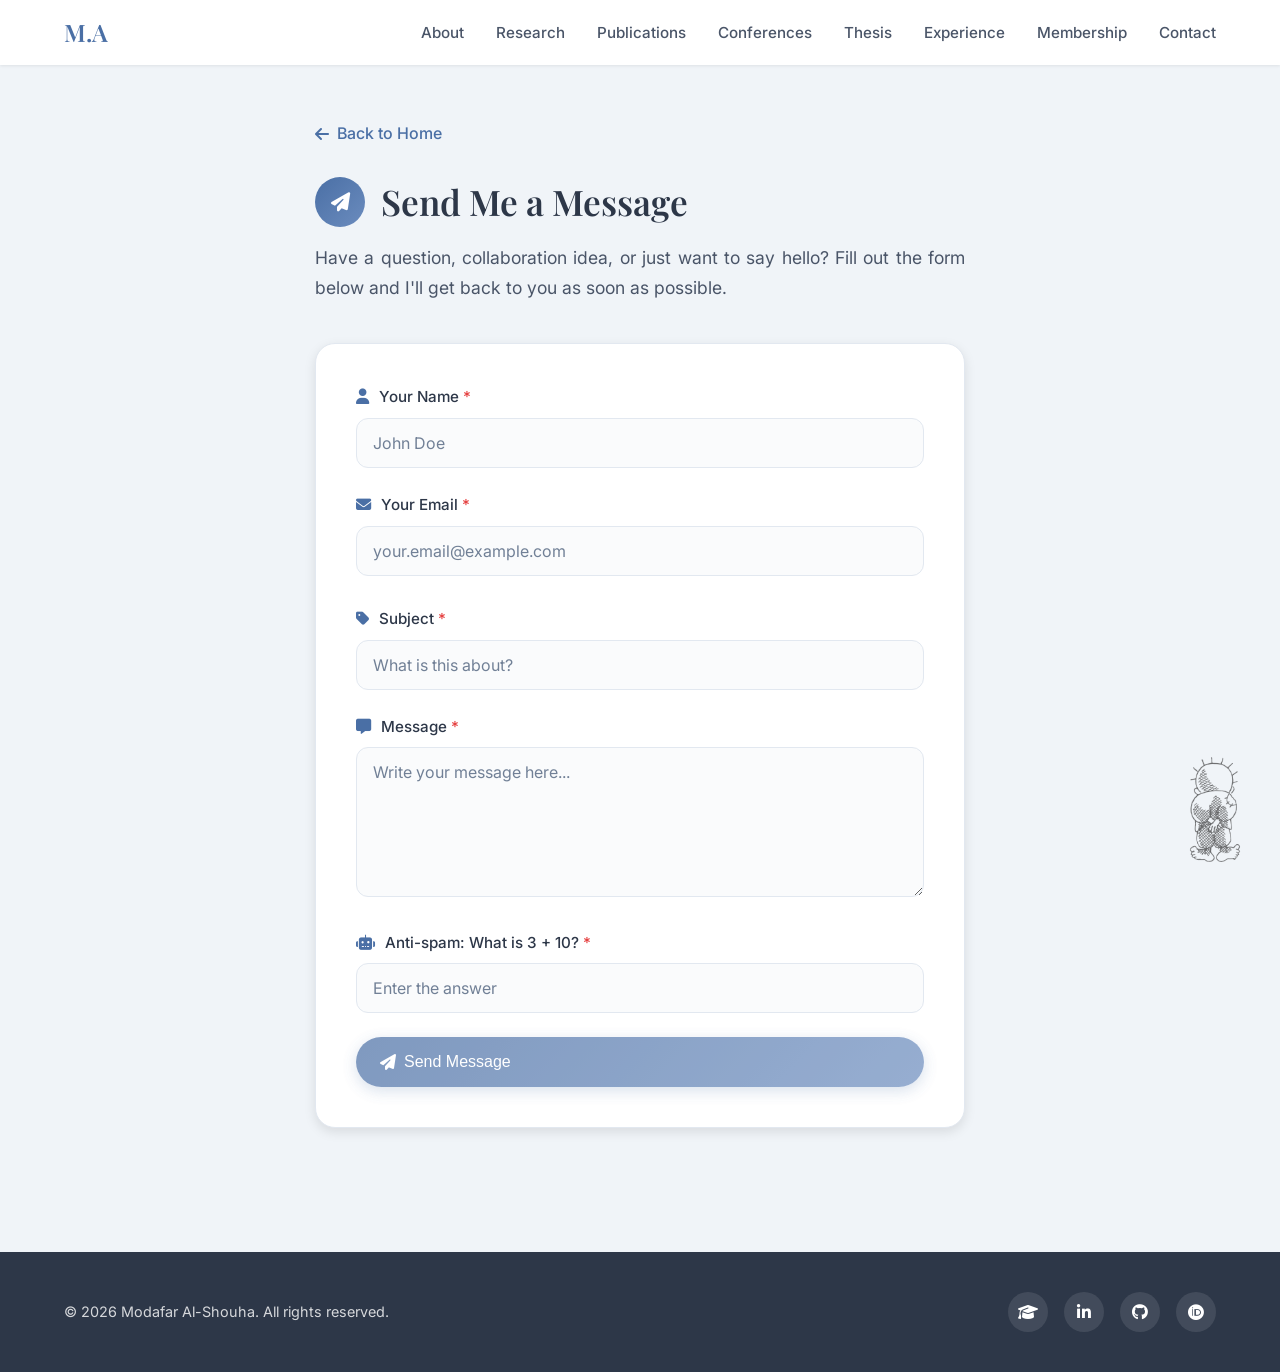
==== contact.html @ f949b52b "sections' reordering" ====
<!DOCTYPE html>
<html lang="en">
<head>
    <meta charset="UTF-8">
    <meta name="viewport" content="width=device-width, initial-scale=1.0">
    <title>Contact | Modafar Al-Shouha</title>
    <link rel="stylesheet" href="css/styles.css">
    <link rel="stylesheet" href="https://cdnjs.cloudflare.com/ajax/libs/font-awesome/6.5.1/css/all.min.css">
    <link href="https://fonts.googleapis.com/css2?family=Inter:wght@300;400;500;600;700&family=Playfair+Display:wght@400;500;600&display=swap" rel="stylesheet">
    <style>
        /* Honeypot field - hidden from humans, visible to bots */
        .hp-field {
            position: absolute;
            left: -9999px;
            top: -9999px;
            opacity: 0;
            height: 0;
            width: 0;
            z-index: -1;
        }
        .email-validation {
            font-size: 0.85rem;
            margin-top: 6px;
            display: flex;
            align-items: center;
            gap: 6px;
        }
        .email-validation.valid {
            color: #2e7d32;
        }
        .email-validation.invalid {
            color: #c62828;
        }
        .email-validation.checking {
            color: #1565c0;
        }
    </style>
</head>
<body>
    <!-- Navigation -->
    <nav class="navbar scrolled">
        <div class="nav-container">
            <a href="index.html" class="nav-logo">M.A</a>
            <ul class="nav-menu">
                <li><a href="index.html#about">About</a></li>
                <li><a href="index.html#research">Research</a></li>
                <li><a href="index.html#publications">Publications</a></li>
                <li><a href="index.html#conferences">Conferences</a></li>
                <li><a href="index.html#thesis">Thesis</a></li>
                <li><a href="index.html#experience">Experience</a></li>
                <li><a href="index.html#membership">Membership</a></li>
                <li><a href="index.html#contact">Contact</a></li>
            </ul>
            <button class="nav-toggle" aria-label="Toggle menu">
                <i class="fas fa-bars"></i>
            </button>
        </div>
    </nav>

    <!-- Contact Form Section -->
    <section class="section contact-form-section">
        <div class="container">
            <div class="contact-form-wrapper">
                <a href="index.html" class="back-link">
                    <i class="fas fa-arrow-left"></i> Back to Home
                </a>
                <h1 class="contact-form-title">
                    <span class="title-icon"><i class="fas fa-paper-plane"></i></span>
                    Send Me a Message
                </h1>
                <p class="contact-form-intro">
                    Have a question, collaboration idea, or just want to say hello? 
                    Fill out the form below and I'll get back to you as soon as possible.
                </p>
                
                <form id="contact-form" class="contact-form" action="https://formspree.io/f/xkoqvqng" method="POST">
                    <!-- Formspree settings -->
                    <input type="hidden" name="_replyto" value="">
                    <input type="hidden" name="_next" value="">
                    <!-- Honeypot field for bot protection - bots fill this, humans don't see it -->
                    <input type="text" name="_gotcha" class="hp-field" tabindex="-1" autocomplete="off">
                    
                    <!-- Formspree honeypot -->
                    <input type="hidden" name="_subject" value="New message from website">
                    
                    <div class="form-group">
                        <label for="name">
                            <i class="fas fa-user"></i> Your Name <span class="required">*</span>
                        </label>
                        <input 
                            type="text" 
                            id="name" 
                            name="name" 
                            placeholder="John Doe"
                            minlength="2"
                            required
                        >
                    </div>

                    <div class="form-group">
                        <label for="email">
                            <i class="fas fa-envelope"></i> Your Email <span class="required">*</span>
                        </label>
                        <input 
                            type="email" 
                            id="email" 
                            name="email" 
                            placeholder="your.email@example.com"
                            required
                        >
                        <div id="email-status" class="email-validation"></div>
                    </div>
                    
                    <div class="form-group">
                        <label for="subject">
                            <i class="fas fa-tag"></i> Subject <span class="required">*</span>
                        </label>
                        <input 
                            type="text" 
                            id="subject" 
                            name="subject" 
                            placeholder="What is this about?"
                            minlength="3"
                            required
                        >
                    </div>
                    
                    <div class="form-group">
                        <label for="message">
                            <i class="fas fa-comment-alt"></i> Message <span class="required">*</span>
                        </label>
                        <textarea 
                            id="message" 
                            name="message" 
                            rows="6" 
                            placeholder="Write your message here..."
                            minlength="10"
                            required
                        ></textarea>
                    </div>

                    <!-- Anti-bot: Simple math question -->
                    <div class="form-group">
                        <label for="captcha">
                            <i class="fas fa-robot"></i> Anti-spam: What is <span id="math-question"></span>? <span class="required">*</span>
                        </label>
                        <input 
                            type="number" 
                            id="captcha" 
                            name="captcha" 
                            placeholder="Enter the answer"
                            required
                        >
                    </div>
                    
                    <button type="submit" class="btn btn-primary submit-btn" id="submit-btn" disabled>
                        <i class="fas fa-paper-plane"></i> Send Message
                    </button>
                </form>
                
                <div id="form-status" class="form-status"></div>
            </div>
        </div>
    </section>

    <!-- Handala Icon - Bottom Right -->
    <a href="https://en.wikipedia.org/wiki/Handala" target="_blank" class="handala-fixed" title="Handala - Symbol of Palestinian identity">
        <img src="assets/images/handala.png" alt="Handala">
    </a>

    <!-- Footer -->
    <footer class="footer">
        <div class="container">
            <div class="footer-content">
                <p>&copy; 2026 Modafar Al-Shouha. All rights reserved.</p>
                <div class="footer-social">
                    <a href="https://scholar.google.com/citations?user=A75rwHIAAAAJ&hl=de&oi=ao" target="_blank" title="Google Scholar">
                        <i class="fas fa-graduation-cap"></i>
                    </a>
                    <a href="https://www.linkedin.com/in/modafaralshouha/" target="_blank" title="LinkedIn">
                        <i class="fab fa-linkedin-in"></i>
                    </a>
                    <a href="https://github.com/modafarshouha" target="_blank" title="GitHub">
                        <i class="fab fa-github"></i>
                    </a>
                    <a href="https://orcid.org/0000-0003-2051-4036" target="_blank" title="ORCID">
                        <i class="fab fa-orcid"></i>
                    </a>
                </div>
            </div>
        </div>
    </footer>

    <script>
        // Mobile menu toggle
        const navToggle = document.querySelector('.nav-toggle');
        const navMenu = document.querySelector('.nav-menu');

        navToggle.addEventListener('click', () => {
            navMenu.classList.toggle('active');
        });

        // Close menu when clicking a link
        document.querySelectorAll('.nav-menu a').forEach(link => {
            link.addEventListener('click', () => {
                navMenu.classList.remove('active');
            });
        });

        // ===== Anti-bot: Math CAPTCHA =====
        let correctAnswer = 0;
        const mathQuestion = document.getElementById('math-question');
        const captchaInput = document.getElementById('captcha');
        const submitBtn = document.getElementById('submit-btn');

        function generateMathQuestion() {
            const num1 = Math.floor(Math.random() * 10) + 1;
            const num2 = Math.floor(Math.random() * 10) + 1;
            correctAnswer = num1 + num2;
            mathQuestion.textContent = `${num1} + ${num2}`;
        }
        generateMathQuestion();

        // ===== Email Validation =====
        const emailInput = document.getElementById('email');
        const emailStatus = document.getElementById('email-status');
        let emailValid = false;
        let debounceTimer;

        function validateEmailFormat(email) {
            const regex = /^[a-zA-Z0-9.!#$%&'*+/=?^_`{|}~-]+@[a-zA-Z0-9](?:[a-zA-Z0-9-]{0,61}[a-zA-Z0-9])?(?:\.[a-zA-Z0-9](?:[a-zA-Z0-9-]{0,61}[a-zA-Z0-9])?)*$/;
            return regex.test(email);
        }

        function validateEmailDomain(email) {
            const domain = email.split('@')[1];
            if (!domain) return false;
            
            // Common valid email domains
            const commonDomains = [
                'gmail.com', 'yahoo.com', 'hotmail.com', 'outlook.com', 'live.com',
                'icloud.com', 'me.com', 'mac.com', 'aol.com', 'protonmail.com',
                'mail.com', 'zoho.com', 'yandex.com', 'gmx.com', 'gmx.net',
                'edu', 'ac.uk', 'edu.au', 'ac.jp', 'edu.cn'
            ];
            
            // Check if it's a common domain or has valid TLD
            const hasValidTLD = /\.[a-z]{2,}$/i.test(domain);
            const isCommonDomain = commonDomains.some(d => domain.endsWith(d));
            const isEduDomain = /\.(edu|ac\.|university|uni\.)/.test(domain);
            
            return hasValidTLD && (isCommonDomain || isEduDomain || domain.split('.').length >= 2);
        }

        async function checkEmailExists(email) {
            emailStatus.className = 'email-validation checking';
            emailStatus.innerHTML = '<i class="fas fa-spinner fa-spin"></i> Validating email...';
            
            // Basic format check
            if (!validateEmailFormat(email)) {
                emailStatus.className = 'email-validation invalid';
                emailStatus.innerHTML = '<i class="fas fa-times-circle"></i> Invalid email format';
                emailValid = false;
                updateSubmitButton();
                return;
            }

            // Domain validation
            if (!validateEmailDomain(email)) {
                emailStatus.className = 'email-validation invalid';
                emailStatus.innerHTML = '<i class="fas fa-times-circle"></i> Please use a valid email domain';
                emailValid = false;
                updateSubmitButton();
                return;
            }

            // Check for disposable/temporary email domains
            const disposableDomains = [
                'tempmail.com', 'throwaway.com', 'guerrillamail.com', 'mailinator.com',
                '10minutemail.com', 'temp-mail.org', 'fakeinbox.com', 'trashmail.com',
                'getnada.com', 'mohmal.com', 'tempail.com', 'dispostable.com'
            ];
            
            const domain = email.split('@')[1].toLowerCase();
            if (disposableDomains.some(d => domain.includes(d))) {
                emailStatus.className = 'email-validation invalid';
                emailStatus.innerHTML = '<i class="fas fa-times-circle"></i> Temporary emails are not allowed';
                emailValid = false;
                updateSubmitButton();
                return;
            }

            // Email looks valid
            emailStatus.className = 'email-validation valid';
            emailStatus.innerHTML = '<i class="fas fa-check-circle"></i> Email looks valid';
            emailValid = true;
            updateSubmitButton();
        }

        emailInput.addEventListener('input', (e) => {
            clearTimeout(debounceTimer);
            const email = e.target.value.trim();
            
            if (email.length < 5) {
                emailStatus.innerHTML = '';
                emailValid = false;
                updateSubmitButton();
                return;
            }
            
            debounceTimer = setTimeout(() => {
                checkEmailExists(email);
            }, 500);
        });

        // ===== Update Submit Button State =====
        function updateSubmitButton() {
            const captchaCorrect = parseInt(captchaInput.value) === correctAnswer;
            submitBtn.disabled = !(emailValid && captchaCorrect);
        }

        captchaInput.addEventListener('input', updateSubmitButton);

        // ===== Form Submission =====
        const form = document.getElementById('contact-form');
        const formStatus = document.getElementById('form-status');

        form.addEventListener('submit', async (e) => {
            e.preventDefault();
            
            // Check honeypot (bot protection)
            const honeypot = form.querySelector('input[name="_gotcha"]');
            if (honeypot && honeypot.value) {
                formStatus.innerHTML = '<div class="status-error"><i class="fas fa-robot"></i> Bot detected. Submission blocked.</div>';
                return;
            }

            // Verify CAPTCHA
            if (parseInt(captchaInput.value) !== correctAnswer) {
                formStatus.innerHTML = '<div class="status-error"><i class="fas fa-times-circle"></i> Incorrect answer. Please solve the math question.</div>';
                generateMathQuestion();
                captchaInput.value = '';
                return;
            }

            // Verify email
            if (!emailValid) {
                formStatus.innerHTML = '<div class="status-error"><i class="fas fa-times-circle"></i> Please enter a valid email address.</div>';
                return;
            }
            
            const originalText = submitBtn.innerHTML;
            submitBtn.innerHTML = '<i class="fas fa-spinner fa-spin"></i> Sending...';
            submitBtn.disabled = true;

            try {
                const formData = new FormData(form);
                // Remove captcha from submission
                formData.delete('captcha');
                
                const response = await fetch(form.action, {
                    method: 'POST',
                    body: formData,
                    headers: {
                        'Accept': 'application/json'
                    }
                });

                if (response.ok) {
                    formStatus.innerHTML = '<div class="status-success"><i class="fas fa-check-circle"></i> Thank you! Your message has been sent successfully. I\'ll get back to you soon.</div>';
                    form.reset();
                    emailStatus.innerHTML = '';
                    emailValid = false;
                    generateMathQuestion();
                } else {
                    throw new Error('Form submission failed');
                }
            } catch (error) {
                formStatus.innerHTML = '<div class="status-error"><i class="fas fa-exclamation-circle"></i> Oops! Something went wrong. Please try again or contact me through LinkedIn.</div>';
            }

            submitBtn.innerHTML = originalText;
            submitBtn.disabled = true;
        });
    </script>
</body>
</html>
---- css/styles.css ----
/* ===== CSS Variables - Calm Theme ===== */
:root {
    --primary-color: #4a6fa5;
    --primary-light: #6b8cbe;
    --primary-dark: #3a5a8a;
    --secondary-color: #7eb8a2;
    --accent-color: #e8b86d;
    --text-primary: #2d3748;
    --text-secondary: #4a5568;
    --text-light: #718096;
    --bg-primary: #fafbfc;
    --bg-secondary: #f0f4f8;
    --bg-card: #ffffff;
    --border-color: #e2e8f0;
    --shadow-sm: 0 1px 3px rgba(0, 0, 0, 0.08);
    --shadow-md: 0 4px 12px rgba(0, 0, 0, 0.1);
    --shadow-lg: 0 10px 40px rgba(0, 0, 0, 0.12);
    --gradient-primary: linear-gradient(135deg, #4a6fa5 0%, #6b8cbe 100%);
    --gradient-hero: linear-gradient(135deg, #f0f4f8 0%, #e8eef5 50%, #f5f7fa 100%);
    --transition-fast: 0.2s ease;
    --transition-normal: 0.3s ease;
    --border-radius: 12px;
    --border-radius-lg: 20px;
}

/* ===== Reset & Base ===== */
*, *::before, *::after {
    margin: 0;
    padding: 0;
    box-sizing: border-box;
}

html {
    scroll-behavior: smooth;
}

body {
    font-family: 'Inter', -apple-system, BlinkMacSystemFont, 'Segoe UI', Roboto, sans-serif;
    font-size: 16px;
    line-height: 1.7;
    color: var(--text-primary);
    background-color: var(--bg-primary);
    overflow-x: hidden;
}

h1, h2, h3, h4, h5, h6 {
    font-family: 'Playfair Display', Georgia, serif;
    font-weight: 600;
    line-height: 1.3;
}

a {
    text-decoration: none;
    color: inherit;
    transition: var(--transition-fast);
}

img {
    max-width: 100%;
    height: auto;
}

.container {
    max-width: 1200px;
    margin: 0 auto;
    padding: 0 24px;
}

/* ===== Navigation ===== */
.navbar {
    position: fixed;
    top: 0;
    left: 0;
    right: 0;
    z-index: 1000;
    padding: 16px 0;
    transition: var(--transition-normal);
    background: transparent;
}

.navbar.scrolled {
    background: rgba(255, 255, 255, 0.95);
    backdrop-filter: blur(10px);
    box-shadow: var(--shadow-sm);
    padding: 12px 0;
}

.nav-container {
    max-width: 1200px;
    margin: 0 auto;
    padding: 0 24px;
    display: flex;
    justify-content: space-between;
    align-items: center;
}

.nav-logo {
    font-family: 'Playfair Display', serif;
    font-size: 1.5rem;
    font-weight: 600;
    color: var(--primary-color);
}

.nav-menu {
    display: flex;
    list-style: none;
    gap: 32px;
}

.nav-menu a {
    font-size: 0.95rem;
    font-weight: 500;
    color: var(--text-secondary);
    position: relative;
    padding: 4px 0;
}

.nav-menu a::after {
    content: '';
    position: absolute;
    bottom: 0;
    left: 0;
    width: 0;
    height: 2px;
    background: var(--primary-color);
    transition: var(--transition-fast);
}

.nav-menu a:hover {
    color: var(--primary-color);
}

.nav-menu a:hover::after {
    width: 100%;
}

.nav-toggle {
    display: none;
    background: none;
    border: none;
    font-size: 1.5rem;
    color: var(--text-primary);
    cursor: pointer;
}

/* ===== Hero Section ===== */
.hero {
    min-height: 100vh;
    display: flex;
    flex-direction: column;
    justify-content: center;
    align-items: center;
    background: var(--gradient-hero);
    padding: 100px 24px 60px;
    position: relative;
}

.hero-content {
    max-width: 1200px;
    width: 100%;
    display: grid;
    grid-template-columns: 1fr 1fr;
    gap: 60px;
    align-items: center;
}

.hero-greeting {
    font-size: 1.1rem;
    color: var(--primary-color);
    font-weight: 500;
    margin-bottom: 8px;
}

.hero-name {
    font-size: 3.5rem;
    color: var(--text-primary);
    margin-bottom: 16px;
    background: var(--gradient-primary);
    -webkit-background-clip: text;
    -webkit-text-fill-color: transparent;
    background-clip: text;
}

.hero-title {
    font-size: 1.1rem;
    color: var(--text-secondary);
    margin-bottom: 20px;
    display: flex;
    flex-wrap: wrap;
    align-items: center;
    gap: 8px;
}

.hero-title i {
    color: var(--primary-color);
}

.separator {
    color: var(--border-color);
}

.hero-description {
    font-size: 1.1rem;
    color: var(--text-secondary);
    margin-bottom: 16px;
    max-width: 540px;
    text-align: justify;
}

.hero-location {
    font-size: 0.95rem;
    color: var(--text-light);
    margin-bottom: 28px;
}

.hero-location i {
    color: var(--secondary-color);
    margin-right: 6px;
}

.hero-buttons {
    display: flex;
    gap: 16px;
    margin-bottom: 32px;
}

.btn {
    display: inline-flex;
    align-items: center;
    gap: 8px;
    padding: 14px 28px;
    border-radius: 50px;
    font-size: 0.95rem;
    font-weight: 500;
    cursor: pointer;
    transition: var(--transition-normal);
    border: none;
}

.btn-primary {
    background: var(--gradient-primary);
    color: white;
    box-shadow: 0 4px 15px rgba(74, 111, 165, 0.3);
}

.btn-primary:hover {
    transform: translateY(-2px);
    box-shadow: 0 6px 20px rgba(74, 111, 165, 0.4);
}

.btn-secondary {
    background: var(--bg-card);
    color: var(--primary-color);
    border: 2px solid var(--border-color);
}

.btn-secondary:hover {
    border-color: var(--primary-color);
    background: var(--bg-secondary);
}

.hero-social {
    display: flex;
    gap: 16px;
}

.hero-social a {
    width: 44px;
    height: 44px;
    display: flex;
    align-items: center;
    justify-content: center;
    background: var(--bg-card);
    border-radius: 50%;
    color: var(--text-secondary);
    font-size: 1.1rem;
    box-shadow: var(--shadow-sm);
    transition: var(--transition-normal);
}

.hero-social a:hover {
    background: var(--primary-color);
    color: white;
    transform: translateY(-3px);
    box-shadow: var(--shadow-md);
}

.hero-visual {
    display: flex;
    justify-content: center;
    align-items: center;
}

.avatar-container {
    position: relative;
}

.profile-photo {
    width: 280px;
    height: 380px;
    border-radius: 20px;
    object-fit: cover;
    object-position: center top;
    box-shadow: var(--shadow-lg);
    border: 4px solid var(--bg-card);
}

.scroll-indicator {
    position: absolute;
    bottom: 30px;
    left: 50%;
    transform: translateX(-50%);
    animation: bounce 2s infinite;
    color: var(--text-light);
    font-size: 1.5rem;
}

@keyframes bounce {
    0%, 20%, 50%, 80%, 100% { transform: translateX(-50%) translateY(0); }
    40% { transform: translateX(-50%) translateY(-10px); }
    60% { transform: translateX(-50%) translateY(-5px); }
}

/* ===== Section Styles ===== */
.section {
    padding: 100px 0;
}

.section:nth-child(even) {
    background: var(--bg-secondary);
}

.section-title {
    font-size: 2.2rem;
    color: var(--text-primary);
    text-align: center;
    margin-bottom: 60px;
    display: flex;
    align-items: center;
    justify-content: center;
    gap: 16px;
}

.title-icon {
    width: 50px;
    height: 50px;
    display: flex;
    align-items: center;
    justify-content: center;
    background: var(--gradient-primary);
    border-radius: 50%;
    color: white;
    font-size: 1.2rem;
}

/* ===== About Section ===== */
.about-content {
    display: grid;
    grid-template-columns: 1fr 1fr;
    gap: 60px;
}

.about-text p {
    margin-bottom: 20px;
    color: var(--text-secondary);
    text-align: justify;
}

.about-text strong {
    color: var(--text-primary);
}

.about-text em {
    color: var(--primary-color);
    font-style: normal;
    font-weight: 500;
}

.skills-container h3 {
    font-family: 'Inter', sans-serif;
    font-size: 1.1rem;
    font-weight: 600;
    color: var(--text-primary);
    margin-bottom: 20px;
    display: flex;
    align-items: center;
    gap: 10px;
}

.skills-container h3 i {
    color: var(--primary-color);
}

.skills-grid {
    margin-bottom: 32px;
}

.skill-category {
    margin-bottom: 20px;
}

.skill-category h4 {
    font-family: 'Inter', sans-serif;
    font-size: 0.85rem;
    font-weight: 600;
    color: var(--text-light);
    text-transform: uppercase;
    letter-spacing: 0.5px;
    margin-bottom: 10px;
}

.skill-tags {
    display: flex;
    flex-wrap: wrap;
    gap: 8px;
}

.skill-tag {
    padding: 6px 14px;
    background: var(--bg-card);
    border: 1px solid var(--border-color);
    border-radius: 20px;
    font-size: 0.85rem;
    color: var(--text-secondary);
    transition: var(--transition-fast);
}

.skill-tag:hover {
    border-color: var(--primary-color);
    color: var(--primary-color);
}

.languages-list {
    display: flex;
    flex-direction: column;
    gap: 12px;
}

.language-item {
    display: flex;
    justify-content: space-between;
    align-items: center;
    padding: 12px 16px;
    background: var(--bg-card);
    border-radius: var(--border-radius);
    border: 1px solid var(--border-color);
}

.lang-name {
    font-weight: 500;
    color: var(--text-primary);
}

.lang-level {
    font-size: 0.8rem;
    padding: 4px 12px;
    border-radius: 20px;
    font-weight: 500;
}

.lang-level.native {
    background: #e8f5e9;
    color: #2e7d32;
}

.lang-level.proficient {
    background: #e3f2fd;
    color: #1565c0;
}

.lang-level.basic {
    background: #fff3e0;
    color: #ef6c00;
}

/* ===== Research Section ===== */
.research-highlight {
    margin-bottom: 60px;
}

.research-card {
    background: var(--bg-card);
    border-radius: var(--border-radius-lg);
    padding: 40px;
    box-shadow: var(--shadow-md);
    border: 1px solid var(--border-color);
}

.research-card.featured {
    border-left: 4px solid var(--primary-color);
}

.research-badge {
    display: inline-flex;
    align-items: center;
    gap: 8px;
    padding: 6px 14px;
    background: var(--gradient-primary);
    color: white;
    border-radius: 20px;
    font-size: 0.85rem;
    font-weight: 500;
    margin-bottom: 20px;
}

.research-card h3 {
    font-size: 1.8rem;
    color: var(--text-primary);
    margin-bottom: 8px;
}

.research-subtitle {
    font-size: 1.1rem;
    color: var(--primary-color);
    margin-bottom: 24px;
    font-style: italic;
}

.research-description p {
    color: var(--text-secondary);
    margin-bottom: 16px;
    text-align: justify;
}

.research-points {
    list-style: none;
    margin: 20px 0;
    padding-left: 0;
}

.research-points li {
    display: flex;
    align-items: center;
    gap: 12px;
    padding: 8px 0;
    color: var(--text-secondary);
}

.research-points li i {
    color: var(--secondary-color);
    font-size: 1rem;
}

.research-areas h3 {
    font-family: 'Inter', sans-serif;
    font-size: 1.3rem;
    font-weight: 600;
    color: var(--text-primary);
    margin-bottom: 30px;
    display: flex;
    align-items: center;
    gap: 12px;
}

.research-areas h3 i {
    color: var(--primary-color);
}

.areas-grid {
    display: grid;
    grid-template-columns: repeat(3, 1fr);
    gap: 24px;
}

.area-card {
    background: var(--bg-card);
    padding: 30px 24px;
    border-radius: var(--border-radius);
    text-align: center;
    border: 1px solid var(--border-color);
    transition: var(--transition-normal);
    opacity: 0;
    transform: translateY(20px);
    display: flex;
    flex-direction: column;
    align-items: center;
    min-height: 200px;
}

.area-card.animate-in {
    opacity: 1;
    transform: translateY(0);
}

.area-card:hover {
    transform: translateY(-5px);
    box-shadow: var(--shadow-md);
    border-color: var(--primary-light);
}

.area-card i {
    font-size: 2.5rem;
    color: var(--primary-color);
    margin-bottom: 16px;
    flex-shrink: 0;
}

.area-card h4 {
    font-family: 'Inter', sans-serif;
    font-size: 1rem;
    font-weight: 600;
    color: var(--text-primary);
    margin-bottom: 10px;
    flex-shrink: 0;
}

.area-card p {
    font-size: 0.9rem;
    color: var(--text-light);
    flex-grow: 1;
    display: flex;
    align-items: flex-start;
}

/* ===== Publications Section ===== */
.publications-list {
    max-width: 800px;
    margin: 0 auto 40px;
}

.publication-item {
    display: flex;
    gap: 20px;
    padding: 24px;
    background: var(--bg-card);
    border-radius: var(--border-radius);
    margin-bottom: 16px;
    border: 1px solid var(--border-color);
    transition: var(--transition-normal);
    opacity: 0;
    transform: translateX(-20px);
}

.publication-item.animate-in {
    opacity: 1;
    transform: translateX(0);
}

.publication-item:hover {
    box-shadow: var(--shadow-md);
    border-color: var(--primary-light);
}

.pub-icon {
    width: 50px;
    height: 50px;
    display: flex;
    align-items: center;
    justify-content: center;
    background: var(--bg-secondary);
    border-radius: var(--border-radius);
    color: var(--primary-color);
    font-size: 1.2rem;
    flex-shrink: 0;
}

.pub-content h4 {
    font-family: 'Inter', sans-serif;
    font-size: 1.05rem;
    font-weight: 600;
    color: var(--text-primary);
    margin-bottom: 6px;
}

.pub-venue {
    font-size: 0.9rem;
    color: var(--text-light);
    margin-bottom: 10px;
}

.pub-link, .pub-links a {
    display: inline-flex;
    align-items: center;
    gap: 6px;
    font-size: 0.85rem;
    color: var(--primary-color);
    font-weight: 500;
}

.pub-link:hover, .pub-links a:hover {
    color: var(--primary-dark);
}

.pub-links {
    display: flex;
    gap: 16px;
}

.publications-cta {
    text-align: center;
}

/* ===== Experience Section ===== */
.timeline-container {
    max-width: 800px;
    margin: 0 auto;
}

.timeline {
    position: relative;
    padding-left: 40px;
}

.timeline::before {
    content: '';
    position: absolute;
    left: 15px;
    top: 0;
    bottom: 0;
    width: 2px;
    background: var(--border-color);
}

.timeline-item {
    position: relative;
    margin-bottom: 32px;
    opacity: 0;
    transform: translateY(20px);
}

.timeline-item.animate-in {
    opacity: 1;
    transform: translateY(0);
}

.timeline-marker {
    position: absolute;
    left: -33px;
    top: 8px;
    width: 16px;
    height: 16px;
    border-radius: 50%;
    border: 3px solid;
    background: var(--bg-primary);
}

.timeline-marker.work {
    border-color: var(--primary-color);
}

.timeline-marker.education {
    border-color: var(--secondary-color);
}

.timeline-content {
    background: var(--bg-card);
    padding: 24px;
    border-radius: var(--border-radius);
    border: 1px solid var(--border-color);
    transition: var(--transition-normal);
}

.timeline-content:hover {
    box-shadow: var(--shadow-md);
}

.timeline-badge {
    display: inline-flex;
    align-items: center;
    gap: 6px;
    padding: 4px 12px;
    border-radius: 20px;
    font-size: 0.75rem;
    font-weight: 600;
    text-transform: uppercase;
    letter-spacing: 0.5px;
    margin-bottom: 12px;
}

.timeline-badge.work {
    background: #e3f2fd;
    color: #1565c0;
}

.timeline-badge.education {
    background: #e8f5e9;
    color: #2e7d32;
}

.timeline-content h4 {
    font-family: 'Inter', sans-serif;
    font-size: 1.15rem;
    font-weight: 600;
    color: var(--text-primary);
    margin-bottom: 6px;
}

.timeline-company {
    font-weight: 500;
    color: var(--primary-color);
    margin-bottom: 8px;
}

.timeline-period, .timeline-location {
    font-size: 0.9rem;
    color: var(--text-light);
    margin-bottom: 4px;
}

.timeline-period i, .timeline-location i {
    margin-right: 6px;
    width: 16px;
}

.timeline-desc {
    margin-top: 12px;
    color: var(--text-secondary);
    font-size: 0.95rem;
}

/* ===== Contact Section ===== */
.contact-content {
    max-width: 700px;
    margin: 0 auto;
    text-align: center;
}

.contact-intro {
    font-size: 1.15rem;
    color: var(--text-secondary);
    margin-bottom: 40px;
}

.contact-cards {
    display: grid;
    grid-template-columns: repeat(3, 1fr);
    gap: 20px;
    margin-bottom: 32px;
}

.contact-card {
    display: flex;
    flex-direction: column;
    align-items: center;
    justify-content: center;
    gap: 12px;
    padding: 24px 20px;
    min-height: 120px;
    background: var(--bg-card);
    border-radius: var(--border-radius);
    border: 1px solid var(--border-color);
    transition: var(--transition-normal);
    opacity: 0;
    transform: translateY(20px);
    text-align: center;
}

.contact-card.animate-in {
    opacity: 1;
    transform: translateY(0);
}

.contact-card:hover {
    border-color: var(--primary-color);
    box-shadow: var(--shadow-md);
    transform: translateY(-3px);
}

.contact-card i {
    font-size: 1.8rem;
    color: var(--primary-color);
}

.contact-card span {
    font-weight: 500;
    color: var(--text-primary);
    font-size: 0.9rem;
}

.contact-location {
    display: flex;
    align-items: center;
    justify-content: center;
    gap: 10px;
    color: var(--text-light);
    font-size: 1rem;
}

.contact-location i {
    color: var(--secondary-color);
}

/* ===== Footer ===== */
.footer {
    background: var(--text-primary);
    color: white;
    padding: 40px 0;
}

.footer-content {
    display: flex;
    justify-content: space-between;
    align-items: center;
}

.footer-content p {
    font-size: 0.9rem;
    opacity: 0.8;
}

.footer-social {
    display: flex;
    gap: 16px;
}

.footer-social a {
    width: 40px;
    height: 40px;
    display: flex;
    align-items: center;
    justify-content: center;
    background: rgba(255, 255, 255, 0.1);
    border-radius: 50%;
    color: white;
    transition: var(--transition-fast);
}

.footer-social a:hover {
    background: var(--primary-color);
    transform: translateY(-2px);
}

/* ===== Handala Fixed Icon ===== */
.handala-fixed {
    position: fixed;
    bottom: 30px;
    right: 30px;
    width: 70px;
    height: auto;
    opacity: 0.6;
    transition: var(--transition-normal);
    z-index: 100;
    cursor: pointer;
}

.handala-fixed:hover {
    opacity: 0.85;
    transform: scale(1.05);
}

.handala-fixed img {
    width: 100%;
    height: auto;
}

/* ===== Responsive Design ===== */
@media (max-width: 1024px) {
    .hero-content {
        grid-template-columns: 1fr;
        text-align: center;
        gap: 40px;
    }

    .hero-text {
        order: 2;
    }

    .hero-visual {
        order: 1;
    }

    .hero-title {
        justify-content: center;
    }

    .hero-description {
        margin: 0 auto 16px;
    }

    .hero-buttons {
        justify-content: center;
    }

    .hero-social {
        justify-content: center;
    }

    .profile-photo {
        width: 220px;
        height: 300px;
    }

    .about-content {
        grid-template-columns: 1fr;
        gap: 40px;
    }

    .areas-grid {
        grid-template-columns: repeat(2, 1fr);
    }

    .area-card {
        min-height: 180px;
    }
}

@media (max-width: 768px) {
    .nav-menu {
        position: fixed;
        top: 0;
        right: -100%;
        width: 70%;
        height: 100vh;
        background: var(--bg-card);
        flex-direction: column;
        justify-content: center;
        align-items: center;
        gap: 32px;
        transition: var(--transition-normal);
        box-shadow: var(--shadow-lg);
    }

    .nav-menu.active {
        right: 0;
    }

    .nav-toggle {
        display: block;
        z-index: 1001;
    }

    .hero-name {
        font-size: 2.5rem;
    }

    .hero-title {
        flex-direction: column;
        gap: 8px;
    }

    .separator {
        display: none;
    }

    .section {
        padding: 70px 0;
    }

    .section-title {
        font-size: 1.8rem;
        margin-bottom: 40px;
    }

    .areas-grid {
        grid-template-columns: 1fr;
    }

    .contact-cards {
        grid-template-columns: repeat(2, 1fr);
    }

    .footer-content {
        flex-direction: column;
        gap: 16px;
        text-align: center;
    }

    .handala-fixed {
        width: 55px;
        bottom: 20px;
        right: 20px;
    }

    .publication-item {
        flex-direction: column;
        text-align: center;
    }

    .pub-icon {
        margin: 0 auto;
    }

    .pub-links {
        justify-content: center;
    }
}

@media (max-width: 480px) {
    .hero-name {
        font-size: 2rem;
    }

    .hero-buttons {
        flex-direction: column;
    }

    .btn {
        width: 100%;
        justify-content: center;
    }

    .profile-photo {
        width: 200px;
        height: 270px;
    }

    .timeline {
        padding-left: 30px;
    }

    .timeline::before {
        left: 10px;
    }

    .timeline-marker {
        left: -28px;
    }

    .timeline-content {
        padding: 20px;
    }

    .contact-cards {
        grid-template-columns: 1fr;
    }
}

/* ===== Animation Classes ===== */
.animate-in {
    animation: fadeInUp 0.6s ease forwards;
}

@keyframes fadeInUp {
    from {
        opacity: 0;
        transform: translateY(20px);
    }
    to {
        opacity: 1;
        transform: translateY(0);
    }
}

/* Staggered animations */
.timeline-item:nth-child(1) { transition-delay: 0.1s; }
.timeline-item:nth-child(2) { transition-delay: 0.2s; }
.timeline-item:nth-child(3) { transition-delay: 0.3s; }
.timeline-item:nth-child(4) { transition-delay: 0.4s; }
.timeline-item:nth-child(5) { transition-delay: 0.5s; }
.timeline-item:nth-child(6) { transition-delay: 0.6s; }

.publication-item:nth-child(1) { transition-delay: 0.1s; }
.publication-item:nth-child(2) { transition-delay: 0.2s; }
.publication-item:nth-child(3) { transition-delay: 0.3s; }
.publication-item:nth-child(4) { transition-delay: 0.4s; }
.publication-item:nth-child(5) { transition-delay: 0.5s; }
.publication-item:nth-child(6) { transition-delay: 0.6s; }

.area-card:nth-child(1) { transition-delay: 0.1s; }
.area-card:nth-child(2) { transition-delay: 0.2s; }
.area-card:nth-child(3) { transition-delay: 0.3s; }
.area-card:nth-child(4) { transition-delay: 0.4s; }
.area-card:nth-child(5) { transition-delay: 0.5s; }
.area-card:nth-child(6) { transition-delay: 0.6s; }

.contact-card:nth-child(1) { transition-delay: 0.1s; }
.contact-card:nth-child(2) { transition-delay: 0.2s; }
.contact-card:nth-child(3) { transition-delay: 0.3s; }
.contact-card:nth-child(4) { transition-delay: 0.4s; }
.contact-card:nth-child(5) { transition-delay: 0.5s; }
.contact-card:nth-child(6) { transition-delay: 0.6s; }

/* ===== PhD Thesis Section ===== */
.thesis-content {
    max-width: 900px;
    margin: 0 auto;
}

.thesis-card {
    background: var(--bg-card);
    border-radius: var(--border-radius-lg);
    padding: 40px;
    box-shadow: var(--shadow-md);
    border: 1px solid var(--border-color);
    border-top: 4px solid var(--primary-color);
}

.thesis-card h3 {
    font-size: 1.5rem;
    color: var(--text-primary);
    margin-bottom: 24px;
    line-height: 1.4;
    text-align: center;
}

.thesis-abstract p {
    color: var(--text-secondary);
    margin-bottom: 20px;
    text-align: justify;
}

.thesis-abstract h4 {
    font-family: 'Inter', sans-serif;
    font-size: 1.1rem;
    font-weight: 600;
    color: var(--primary-color);
    margin: 28px 0 16px;
    display: flex;
    align-items: center;
    gap: 10px;
}

.thesis-abstract h4 i {
    font-size: 1rem;
}

.thesis-links {
    display: flex;
    justify-content: center;
    gap: 20px;
    margin-top: 32px;
    padding-top: 24px;
    border-top: 1px solid var(--border-color);
}

.thesis-link {
    display: inline-flex;
    align-items: center;
    gap: 8px;
    padding: 12px 24px;
    background: var(--bg-secondary);
    border-radius: 50px;
    color: var(--primary-color);
    font-weight: 500;
    font-size: 0.95rem;
    transition: var(--transition-normal);
}

.thesis-link:hover {
    background: var(--primary-color);
    color: white;
    transform: translateY(-2px);
    box-shadow: var(--shadow-md);
}

@media (max-width: 768px) {
    .thesis-card {
        padding: 24px;
    }

    .thesis-card h3 {
        font-size: 1.25rem;
    }

    .thesis-links {
        flex-direction: column;
        align-items: center;
    }

    .thesis-link {
        width: 100%;
        justify-content: center;
    }
}

/* ===== Contact Form Page ===== */
.contact-form-section {
    padding-top: 120px;
    min-height: 100vh;
}

.contact-form-wrapper {
    max-width: 650px;
    margin: 0 auto;
}

.back-link {
    display: inline-flex;
    align-items: center;
    gap: 8px;
    color: var(--primary-color);
    font-weight: 500;
    margin-bottom: 30px;
    transition: var(--transition-fast);
}

.back-link:hover {
    color: var(--primary-dark);
    gap: 12px;
}

.contact-form-title {
    font-size: 2.2rem;
    color: var(--text-primary);
    margin-bottom: 16px;
    display: flex;
    align-items: center;
    gap: 16px;
}

.contact-form-intro {
    color: var(--text-secondary);
    font-size: 1.1rem;
    margin-bottom: 40px;
    text-align: justify;
}

.contact-form {
    background: var(--bg-card);
    padding: 40px;
    border-radius: var(--border-radius-lg);
    box-shadow: var(--shadow-md);
    border: 1px solid var(--border-color);
}

.form-group {
    margin-bottom: 24px;
}

.form-group label {
    display: block;
    font-weight: 500;
    color: var(--text-primary);
    margin-bottom: 8px;
    font-size: 0.95rem;
}

.form-group label i {
    color: var(--primary-color);
    margin-right: 6px;
}

.form-group .required {
    color: #e53e3e;
}

.form-group input,
.form-group textarea {
    width: 100%;
    padding: 14px 16px;
    font-size: 1rem;
    font-family: 'Inter', sans-serif;
    border: 1px solid var(--border-color);
    border-radius: var(--border-radius);
    background: var(--bg-primary);
    color: var(--text-primary);
    transition: var(--transition-fast);
}

.form-group input:focus,
.form-group textarea:focus {
    outline: none;
    border-color: var(--primary-color);
    box-shadow: 0 0 0 3px rgba(74, 111, 165, 0.15);
}

.form-group input::placeholder,
.form-group textarea::placeholder {
    color: var(--text-light);
}

.form-group textarea {
    resize: vertical;
    min-height: 150px;
}

.submit-btn {
    width: 100%;
    padding: 16px 24px;
    font-size: 1rem;
    cursor: pointer;
}

.submit-btn:disabled {
    opacity: 0.7;
    cursor: not-allowed;
}

.form-status {
    margin-top: 24px;
}

.status-success {
    padding: 16px 20px;
    background: #e8f5e9;
    color: #2e7d32;
    border-radius: var(--border-radius);
    display: flex;
    align-items: center;
    gap: 10px;
    font-weight: 500;
}

.status-error {
    padding: 16px 20px;
    background: #ffebee;
    color: #c62828;
    border-radius: var(--border-radius);
    display: flex;
    align-items: center;
    gap: 10px;
    font-weight: 500;
}

@media (max-width: 768px) {
    .contact-form-section {
        padding-top: 100px;
    }

    .contact-form-title {
        font-size: 1.6rem;
        flex-direction: column;
        text-align: center;
    }

    .contact-form {
        padding: 24px;
    }

    .contact-form-intro {
        text-align: center;
    }
}
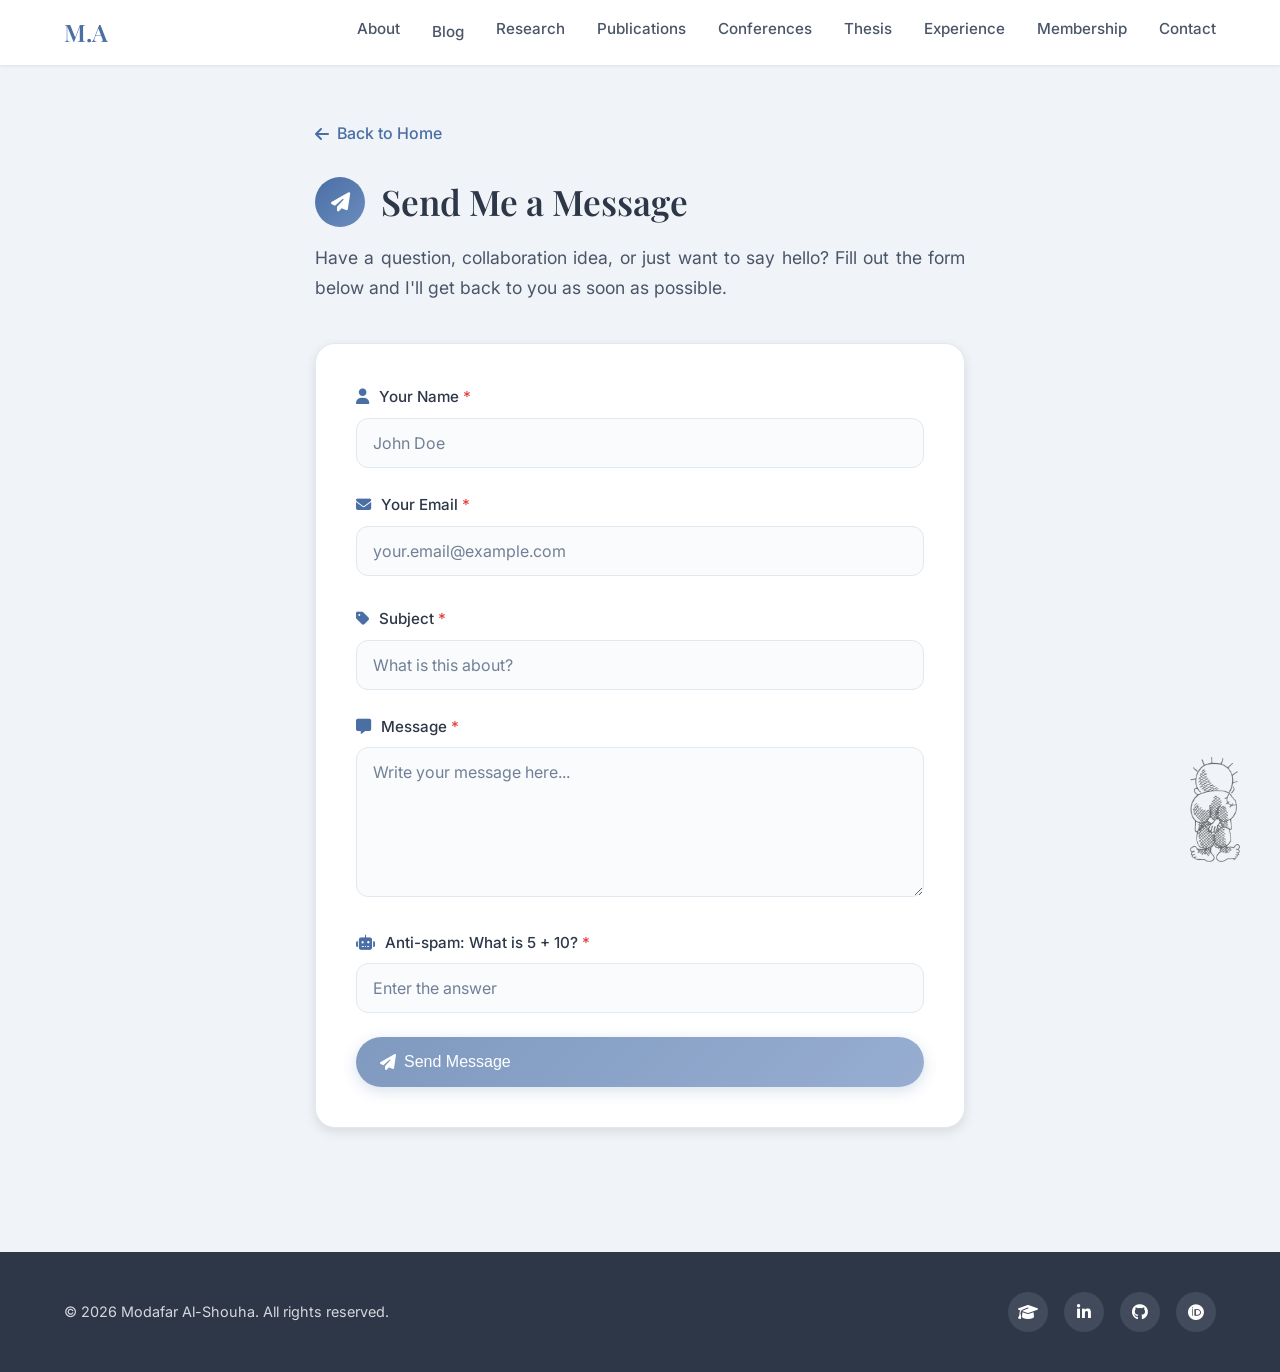
==== commit cdecb72e: "add blog link" ====
--- a/contact.html
+++ b/contact.html
@@ -42,7 +42,8 @@
         <div class="nav-container">
             <a href="index.html" class="nav-logo">M.A</a>
             <ul class="nav-menu">
-                <li><a href="index.html#about">About</a></li>
+                <li><a href="index.html#about">About</a></li
+                <li><a href="https://modafar.bearblog.dev">Blog</a></li>
                 <li><a href="index.html#research">Research</a></li>
                 <li><a href="index.html#publications">Publications</a></li>
                 <li><a href="index.html#conferences">Conferences</a></li>
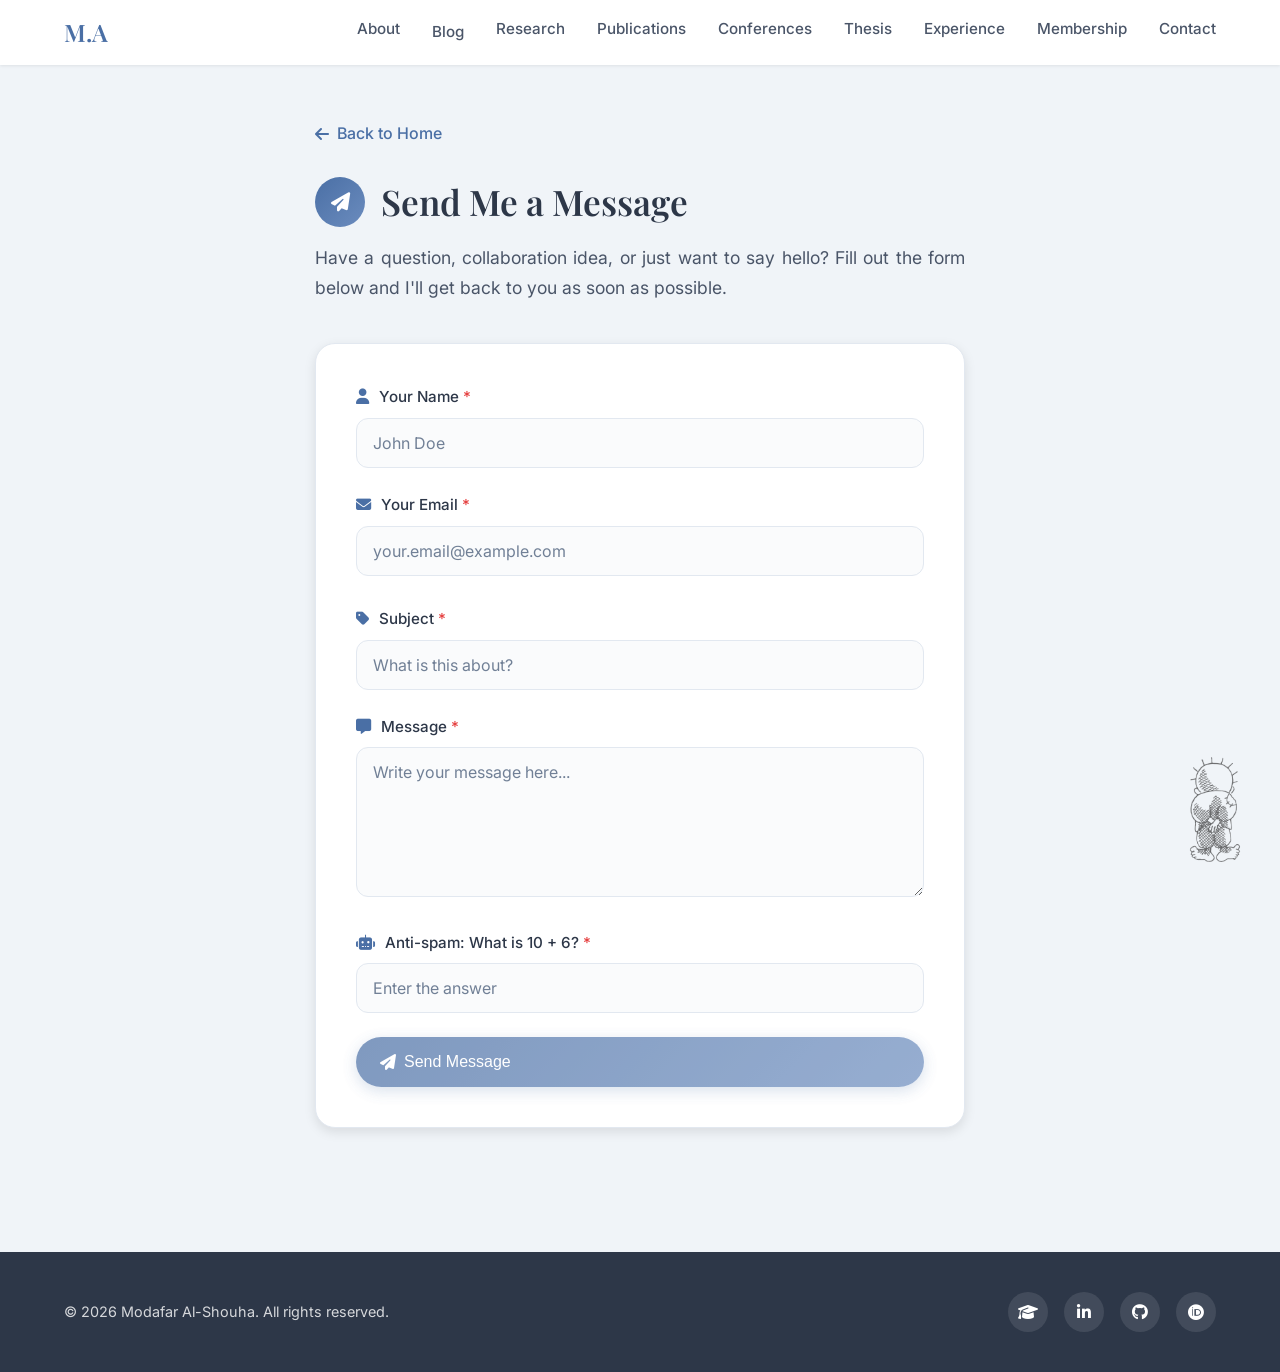
==== commit 8b391402: "open new tab" ====
--- a/contact.html
+++ b/contact.html
@@ -43,7 +43,7 @@
             <a href="index.html" class="nav-logo">M.A</a>
             <ul class="nav-menu">
                 <li><a href="index.html#about">About</a></li
-                <li><a href="https://modafar.bearblog.dev">Blog</a></li>
+                <li><a href="https://modafar.bearblog.dev" target="_blank">Blog</a></li>
                 <li><a href="index.html#research">Research</a></li>
                 <li><a href="index.html#publications">Publications</a></li>
                 <li><a href="index.html#conferences">Conferences</a></li>
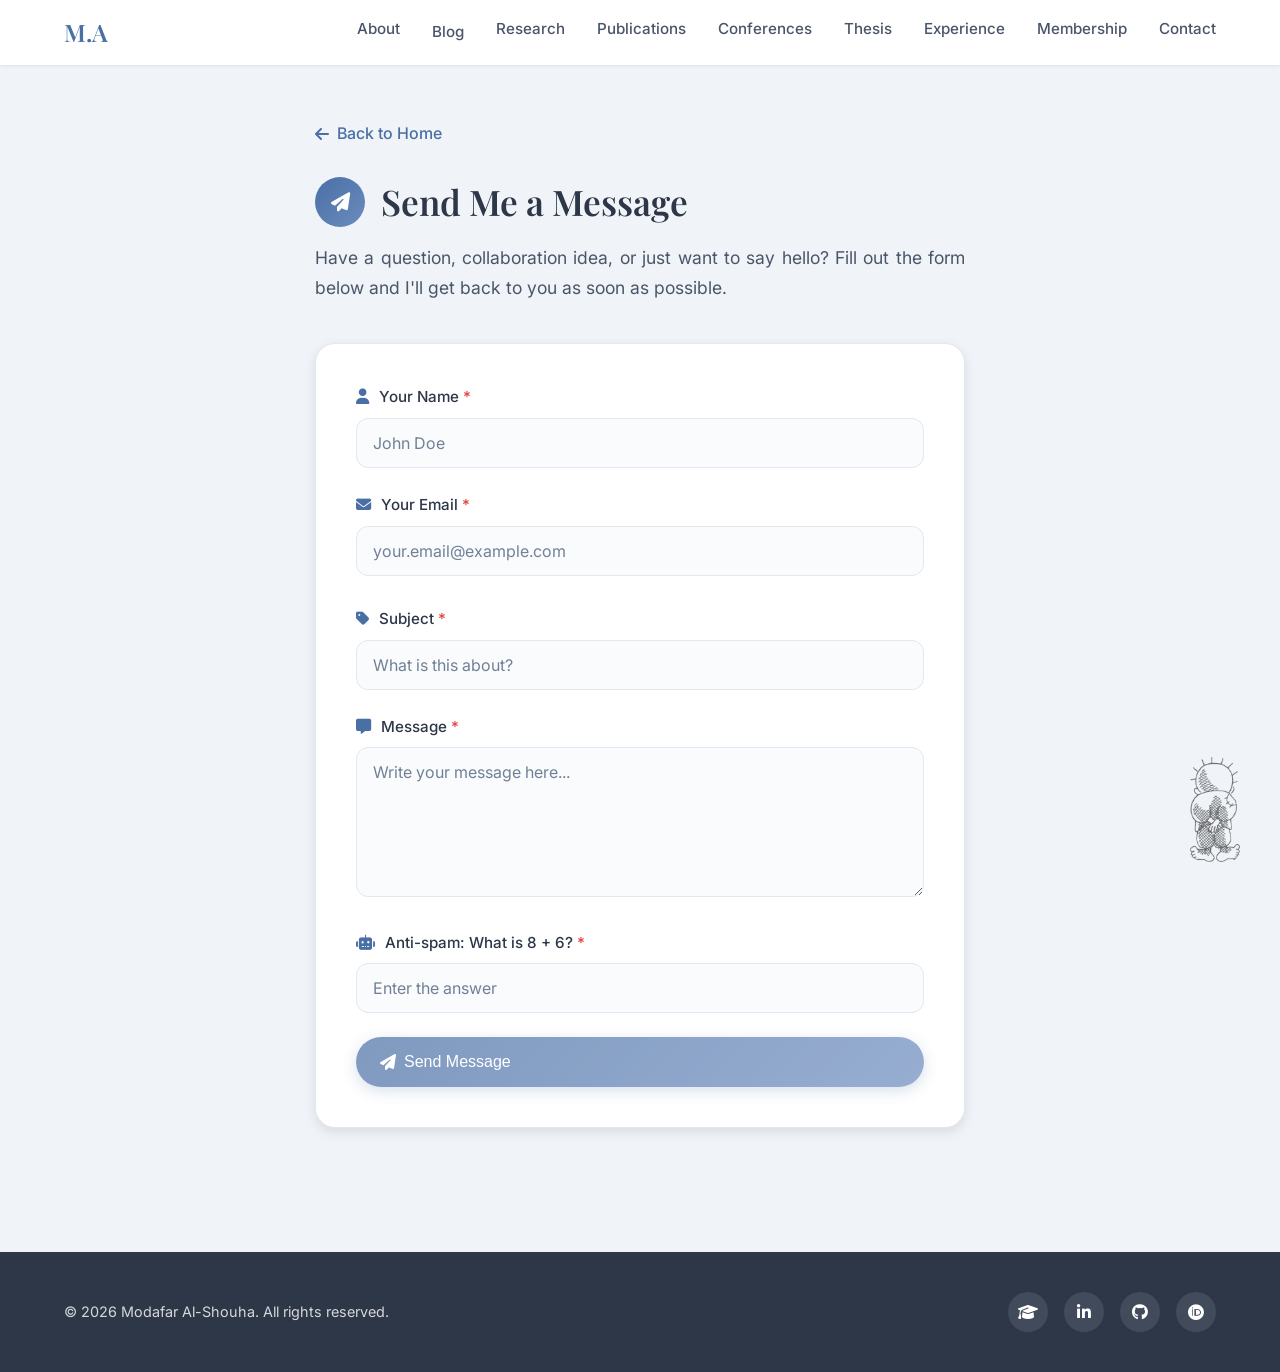
==== commit 2d7aa94a: "Ph.D. defended" ====
--- a/contact.html
+++ b/contact.html
@@ -4,6 +4,18 @@
     <meta charset="UTF-8">
     <meta name="viewport" content="width=device-width, initial-scale=1.0">
     <title>Contact | Modafar Al-Shouha</title>
+    <meta name="description" content="Contact Modafar Al-Shouha — Ph.D. · AI & ML researcher (thesis defended), Computer Engineering, Budapest.">
+    <link rel="canonical" href="https://modafarshouha.github.io/contact.html">
+    <meta property="og:type" content="website">
+    <meta property="og:title" content="Contact | Modafar Al-Shouha">
+    <meta property="og:description" content="Get in touch with Modafar Al-Shouha — Ph.D. · AI & ML researcher (thesis defended), Nokia AI Engineer.">
+    <meta property="og:url" content="https://modafarshouha.github.io/contact.html">
+    <meta property="og:image" content="https://modafarshouha.github.io/assets/images/personal_photo.png">
+    <meta property="og:image:alt" content="Modafar Al-Shouha">
+    <meta name="twitter:card" content="summary_large_image">
+    <meta name="twitter:title" content="Contact | Modafar Al-Shouha">
+    <meta name="twitter:description" content="Contact Modafar Al-Shouha — Ph.D. · AI & ML researcher (thesis defended).">
+    <meta name="twitter:image" content="https://modafarshouha.github.io/assets/images/personal_photo.png">
     <link rel="stylesheet" href="css/styles.css">
     <link rel="stylesheet" href="https://cdnjs.cloudflare.com/ajax/libs/font-awesome/6.5.1/css/all.min.css">
     <link href="https://fonts.googleapis.com/css2?family=Inter:wght@300;400;500;600;700&family=Playfair+Display:wght@400;500;600&display=swap" rel="stylesheet">
--- a/css/styles.css
+++ b/css/styles.css
@@ -191,6 +191,13 @@
     gap: 8px;
 }
 
+.hero-title-part {
+    display: inline-flex;
+    align-items: center;
+    gap: 0.4rem;
+    white-space: nowrap;
+}
+
 .hero-title i {
     color: var(--primary-color);
 }
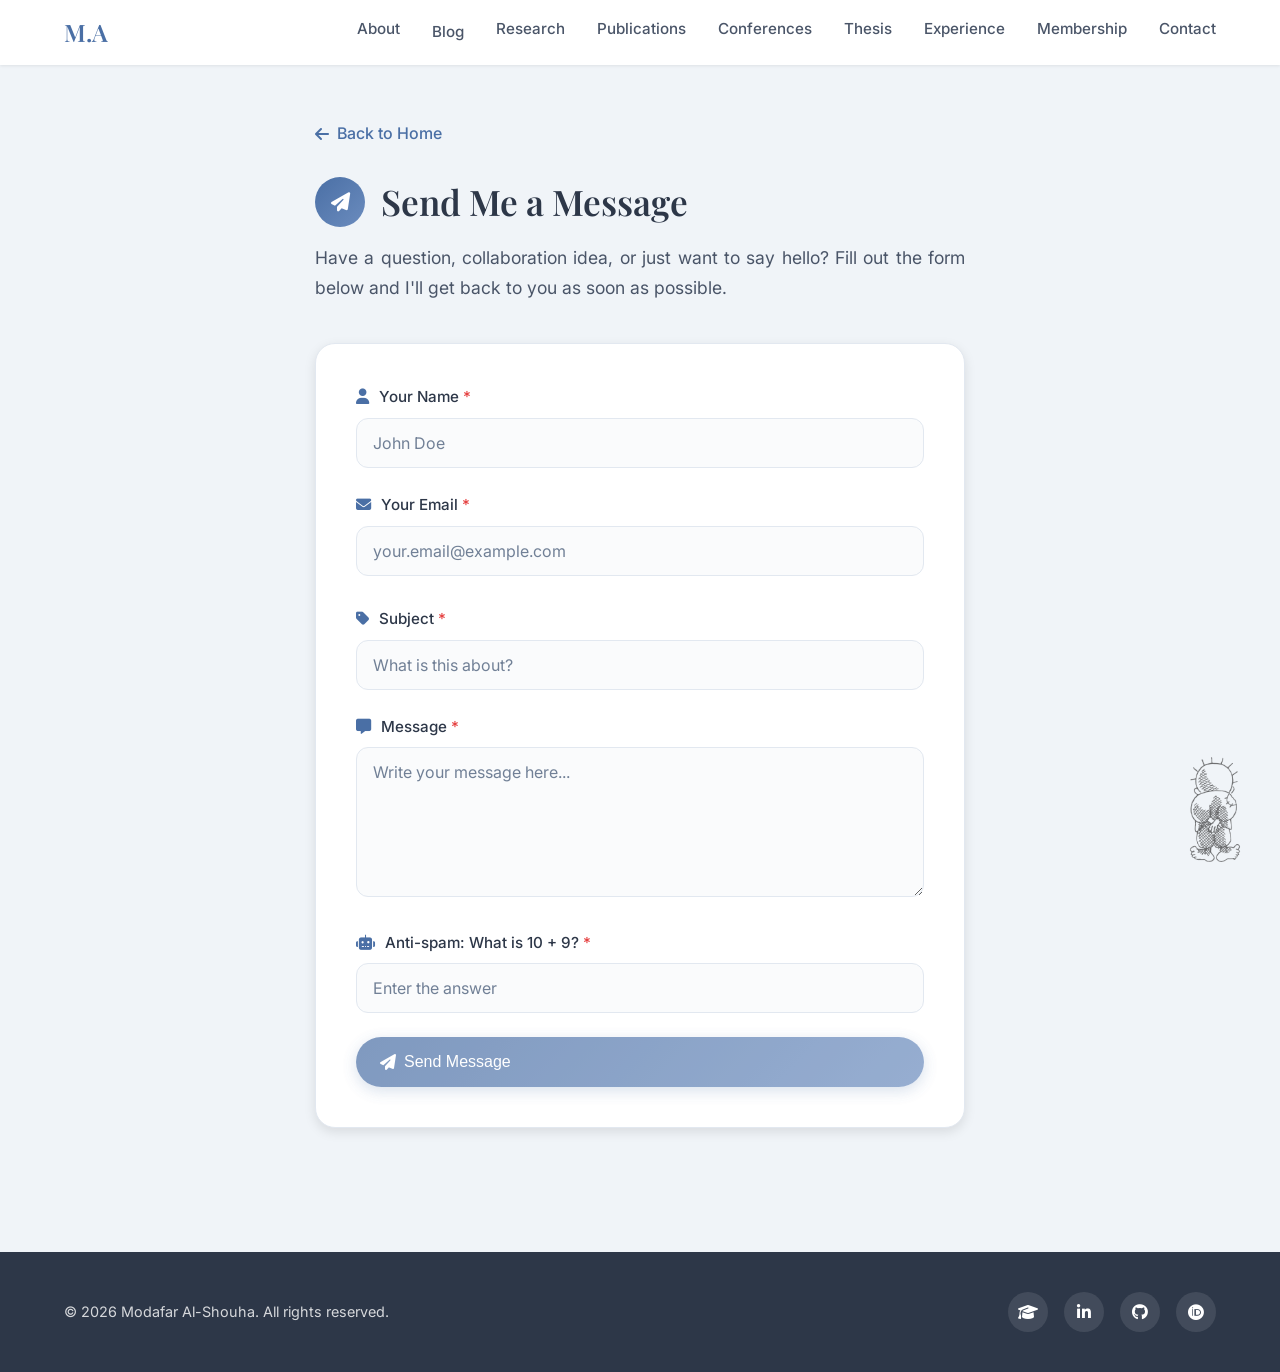
==== commit feab34ee: "update bio" ====
--- a/contact.html
+++ b/contact.html
@@ -4,11 +4,11 @@
     <meta charset="UTF-8">
     <meta name="viewport" content="width=device-width, initial-scale=1.0">
     <title>Contact | Modafar Al-Shouha</title>
-    <meta name="description" content="Contact Modafar Al-Shouha — Ph.D. · AI & ML researcher (thesis defended), Computer Engineering, Budapest.">
+    <meta name="description" content="Contact Modafar Al-Shouha — Ph.D. · AI & ML researcher (thesis defended), Computer Engineering. Agentic AI at Nokia; trustworthy AI & artificial consciousness. Budapest.">
     <link rel="canonical" href="https://modafarshouha.github.io/contact.html">
     <meta property="og:type" content="website">
     <meta property="og:title" content="Contact | Modafar Al-Shouha">
-    <meta property="og:description" content="Get in touch with Modafar Al-Shouha — Ph.D. · AI & ML researcher (thesis defended), Nokia AI Engineer.">
+    <meta property="og:description" content="Get in touch with Modafar Al-Shouha — Ph.D. · AI & ML researcher (thesis defended), agentic AI at Nokia, trustworthy AI & artificial consciousness.">
     <meta property="og:url" content="https://modafarshouha.github.io/contact.html">
     <meta property="og:image" content="https://modafarshouha.github.io/assets/images/personal_photo.png">
     <meta property="og:image:alt" content="Modafar Al-Shouha">
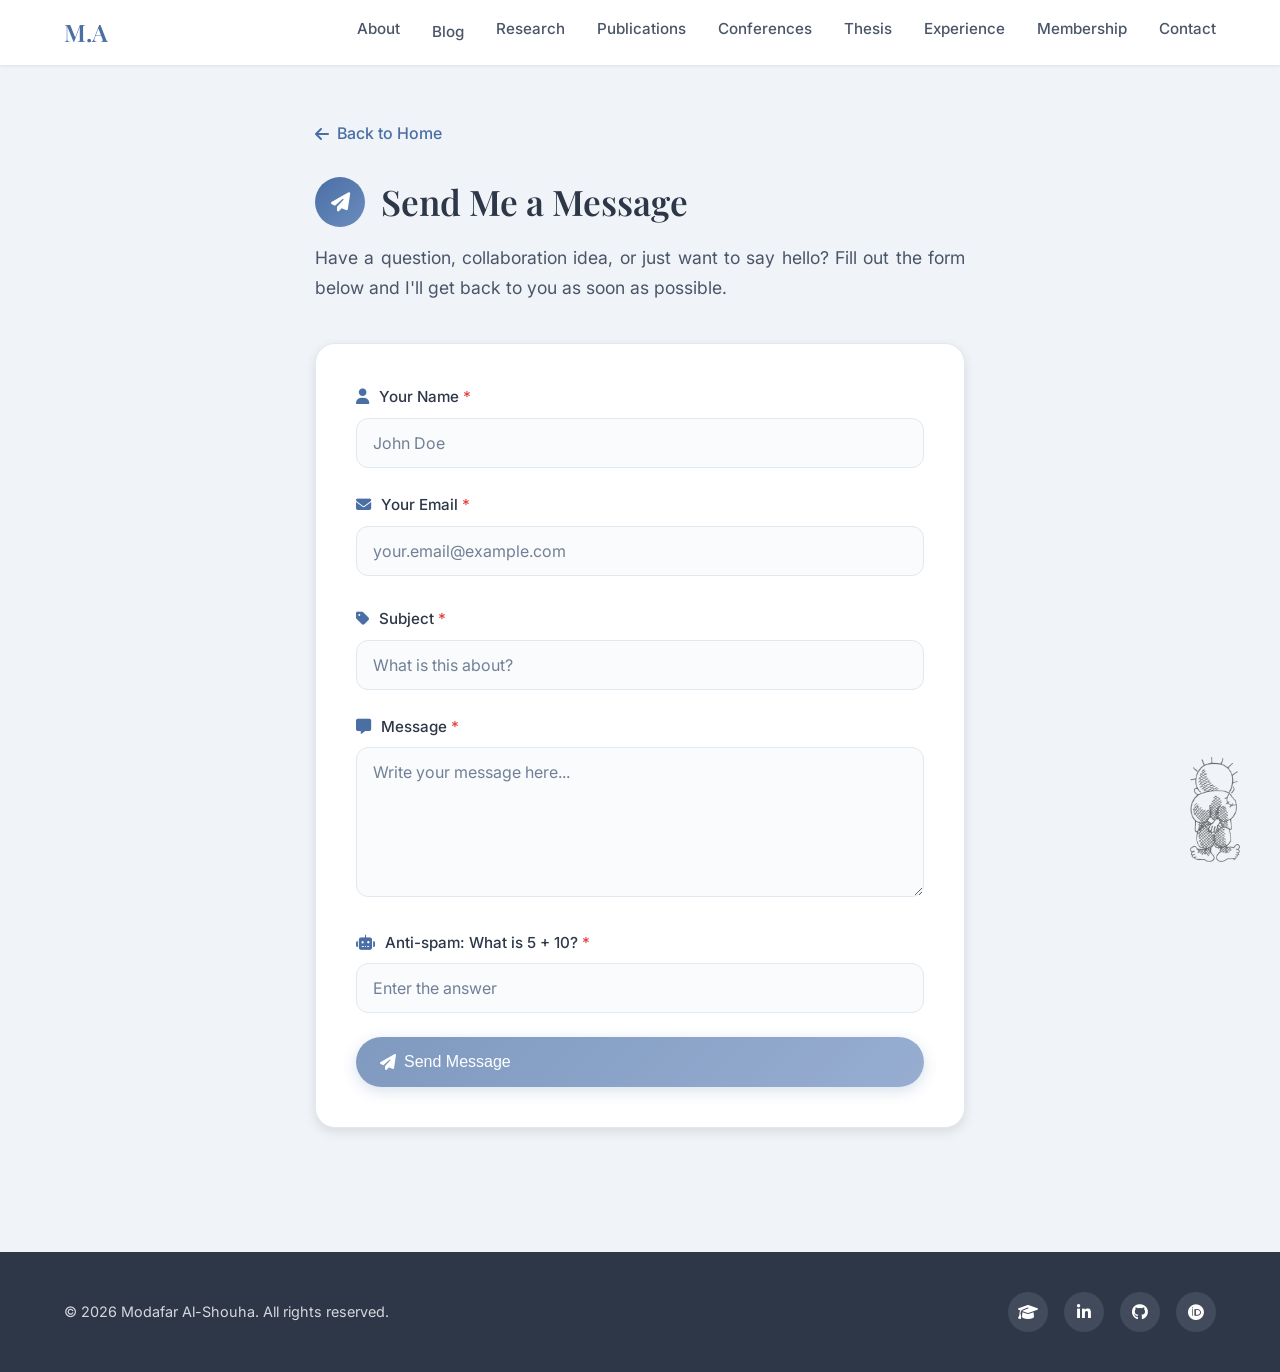
==== commit 0c999149: "updat" ====
--- a/contact.html
+++ b/contact.html
@@ -55,7 +55,7 @@
             <a href="index.html" class="nav-logo">M.A</a>
             <ul class="nav-menu">
                 <li><a href="index.html#about">About</a></li
-                <li><a href="https://modafar.bearblog.dev" target="_blank">Blog</a></li>
+                <li><a href="https://modafarshouha.github.io/sloth_blog" target="_blank">Blog</a></li>
                 <li><a href="index.html#research">Research</a></li>
                 <li><a href="index.html#publications">Publications</a></li>
                 <li><a href="index.html#conferences">Conferences</a></li>
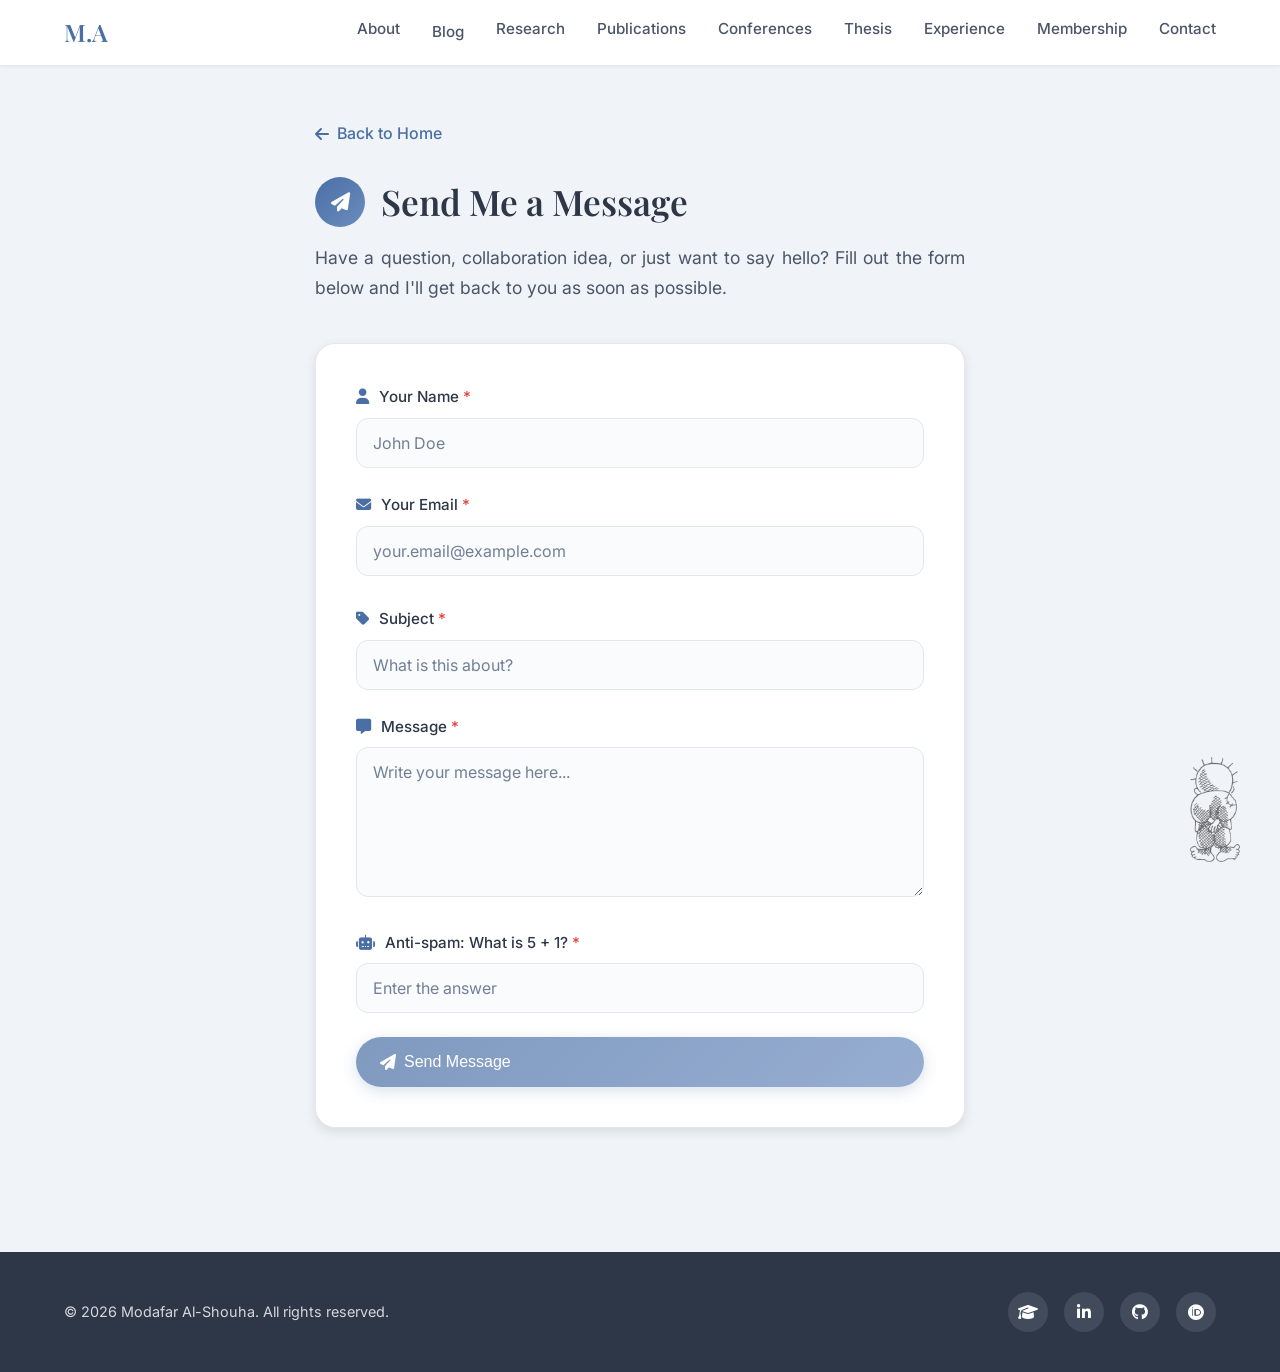
==== commit 2b0b55bc: "fix blog link" ====
--- a/contact.html
+++ b/contact.html
@@ -55,7 +55,7 @@
             <a href="index.html" class="nav-logo">M.A</a>
             <ul class="nav-menu">
                 <li><a href="index.html#about">About</a></li
-                <li><a href="https://modafarshouha.github.io/sloth_blog" target="_blank">Blog</a></li>
+                <li><a href="https://modafarshouha.github.io/sloth-blog" target="_blank">Blog</a></li>
                 <li><a href="index.html#research">Research</a></li>
                 <li><a href="index.html#publications">Publications</a></li>
                 <li><a href="index.html#conferences">Conferences</a></li>
--- a/css/styles.css
+++ b/css/styles.css
@@ -566,12 +566,12 @@
 .areas-grid {
     display: grid;
     grid-template-columns: repeat(3, 1fr);
-    gap: 24px;
+    gap: 16px;
 }
 
 .area-card {
     background: var(--bg-card);
-    padding: 30px 24px;
+    padding: 20px 18px;
     border-radius: var(--border-radius);
     text-align: center;
     border: 1px solid var(--border-color);
@@ -598,7 +598,7 @@
 .area-card i {
     font-size: 2.5rem;
     color: var(--primary-color);
-    margin-bottom: 16px;
+    margin-bottom: 10px;
     flex-shrink: 0;
 }
 
@@ -627,11 +627,11 @@
 
 .publication-item {
     display: flex;
-    gap: 20px;
-    padding: 24px;
+    gap: 14px;
+    padding: 16px 18px;
     background: var(--bg-card);
     border-radius: var(--border-radius);
-    margin-bottom: 16px;
+    margin-bottom: 10px;
     border: 1px solid var(--border-color);
     transition: var(--transition-normal);
     opacity: 0;
@@ -649,15 +649,15 @@
 }
 
 .pub-icon {
-    width: 50px;
-    height: 50px;
+    width: 40px;
+    height: 40px;
     display: flex;
     align-items: center;
     justify-content: center;
     background: var(--bg-secondary);
     border-radius: var(--border-radius);
     color: var(--primary-color);
-    font-size: 1.2rem;
+    font-size: 1.1rem;
     flex-shrink: 0;
 }
 
@@ -669,6 +669,17 @@
     margin-bottom: 6px;
 }
 
+.pub-content h4 a {
+    color: inherit;
+    text-decoration: none;
+    transition: color 0.2s ease;
+}
+
+.pub-content h4 a:hover {
+    color: var(--primary-color);
+    text-decoration: underline;
+}
+
 .pub-venue {
     font-size: 0.9rem;
     color: var(--text-light);
@@ -693,8 +704,29 @@
     gap: 16px;
 }
 
-.publications-cta {
+.publications-cta,
+.conferences-cta {
     text-align: center;
+}
+
+/* Collapsible conference items */
+.conf-hidden {
+    max-height: 0;
+    overflow: hidden;
+    opacity: 0;
+    margin: 0 !important;
+    padding-top: 0 !important;
+    padding-bottom: 0 !important;
+    border: none !important;
+    transition: max-height 0.4s ease, opacity 0.4s ease, margin 0.3s ease, padding 0.3s ease;
+}
+
+.conf-hidden.conf-visible {
+    max-height: 200px;
+    opacity: 1;
+    margin-bottom: 10px !important;
+    padding: 16px 18px !important;
+    border: 1px solid var(--border-color) !important;
 }
 
 /* ===== Experience Section ===== */
@@ -751,7 +783,7 @@
 
 .timeline-content {
     background: var(--bg-card);
-    padding: 24px;
+    padding: 16px 18px;
     border-radius: var(--border-radius);
     border: 1px solid var(--border-color);
     transition: var(--transition-normal);
@@ -831,8 +863,8 @@
 .contact-cards {
     display: grid;
     grid-template-columns: repeat(3, 1fr);
-    gap: 20px;
-    margin-bottom: 32px;
+    gap: 14px;
+    margin-bottom: 28px;
 }
 
 .contact-card {
@@ -840,9 +872,9 @@
     flex-direction: column;
     align-items: center;
     justify-content: center;
-    gap: 12px;
-    padding: 24px 20px;
-    min-height: 120px;
+    gap: 10px;
+    padding: 18px 16px;
+    min-height: 100px;
     background: var(--bg-card);
     border-radius: var(--border-radius);
     border: 1px solid var(--border-color);
@@ -1152,6 +1184,13 @@
 .publication-item:nth-child(4) { transition-delay: 0.4s; }
 .publication-item:nth-child(5) { transition-delay: 0.5s; }
 .publication-item:nth-child(6) { transition-delay: 0.6s; }
+.publication-item:nth-child(7) { transition-delay: 0.1s; }
+.publication-item:nth-child(8) { transition-delay: 0.15s; }
+.publication-item:nth-child(9) { transition-delay: 0.2s; }
+.publication-item:nth-child(10) { transition-delay: 0.25s; }
+.publication-item:nth-child(11) { transition-delay: 0.3s; }
+.publication-item:nth-child(12) { transition-delay: 0.35s; }
+.publication-item:nth-child(13) { transition-delay: 0.4s; }
 
 .area-card:nth-child(1) { transition-delay: 0.1s; }
 .area-card:nth-child(2) { transition-delay: 0.2s; }
@@ -1176,7 +1215,7 @@
 .thesis-card {
     background: var(--bg-card);
     border-radius: var(--border-radius-lg);
-    padding: 40px;
+    padding: 28px;
     box-shadow: var(--shadow-md);
     border: 1px solid var(--border-color);
     border-top: 4px solid var(--primary-color);
@@ -1242,7 +1281,7 @@
 
 @media (max-width: 768px) {
     .thesis-card {
-        padding: 24px;
+        padding: 20px;
     }
 
     .thesis-card h3 {
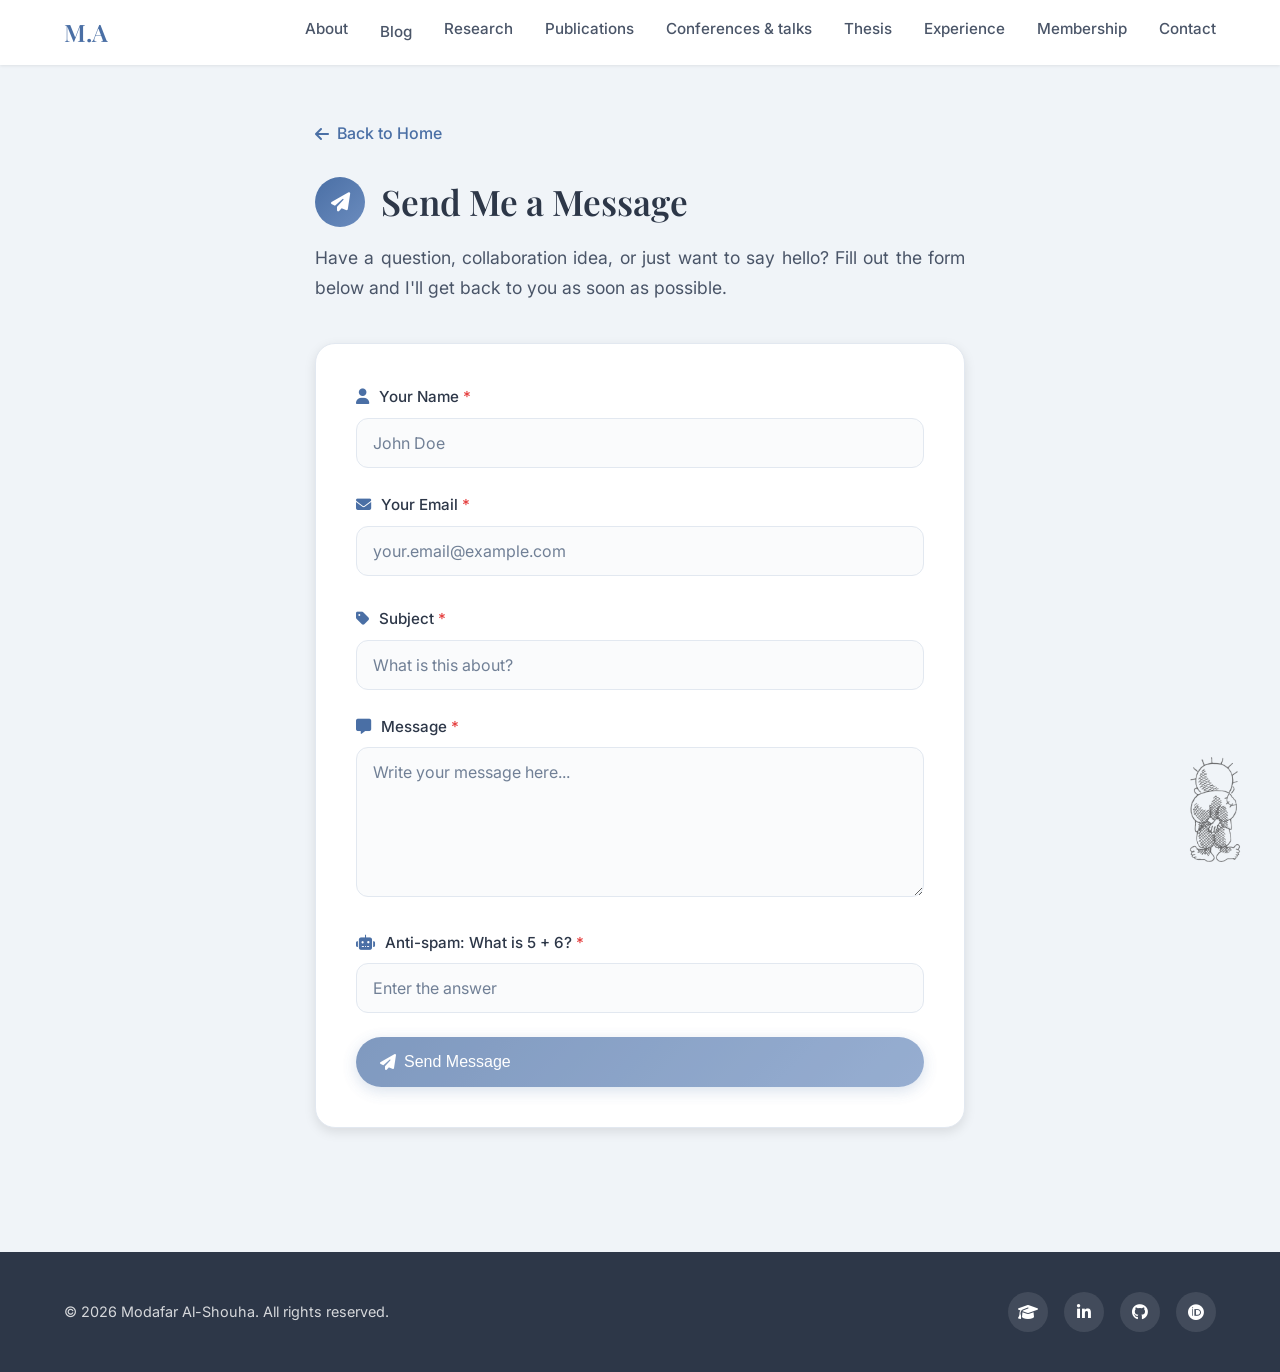
==== commit 581d5ff6: "add activity (invited speaker)" ====
--- a/contact.html
+++ b/contact.html
@@ -58,7 +58,7 @@
                 <li><a href="https://modafarshouha.github.io/sloth-blog" target="_blank">Blog</a></li>
                 <li><a href="index.html#research">Research</a></li>
                 <li><a href="index.html#publications">Publications</a></li>
-                <li><a href="index.html#conferences">Conferences</a></li>
+                <li><a href="index.html#conferences">Conferences &amp; talks</a></li>
                 <li><a href="index.html#thesis">Thesis</a></li>
                 <li><a href="index.html#experience">Experience</a></li>
                 <li><a href="index.html#membership">Membership</a></li>
